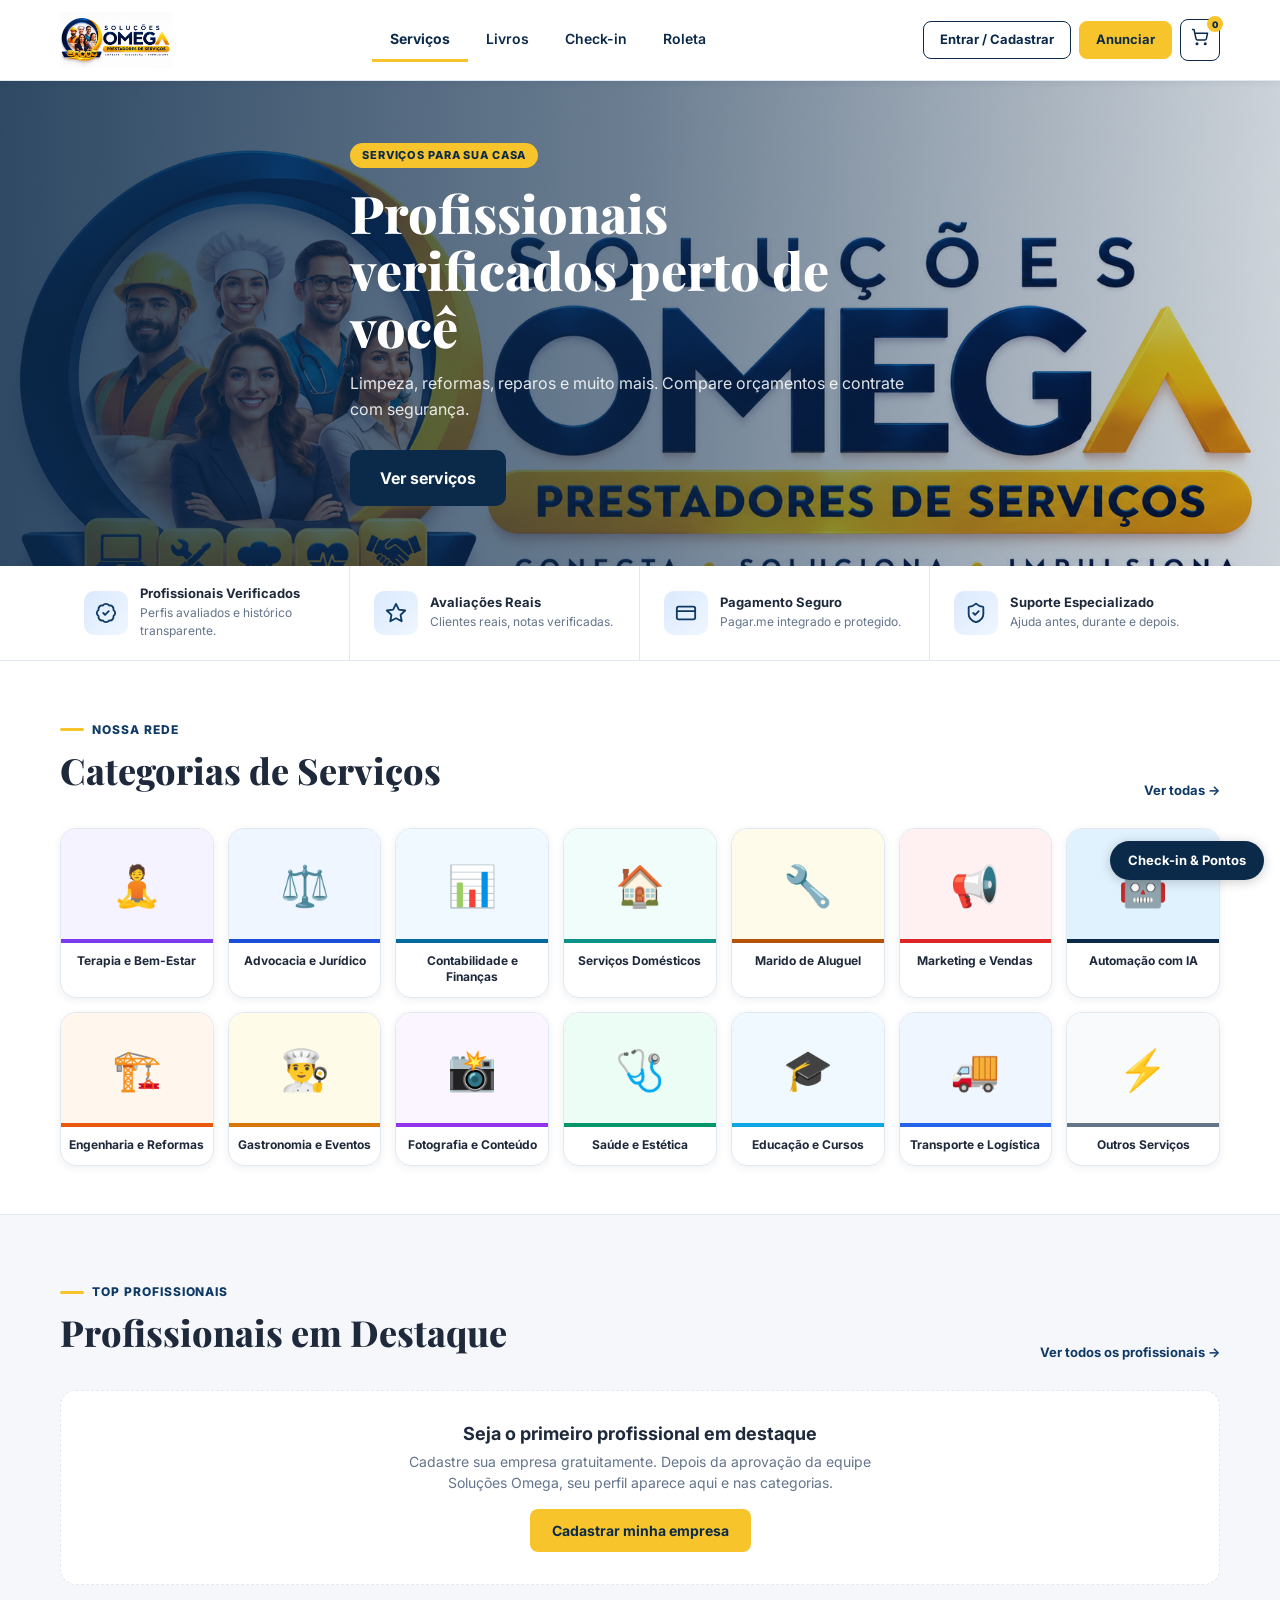
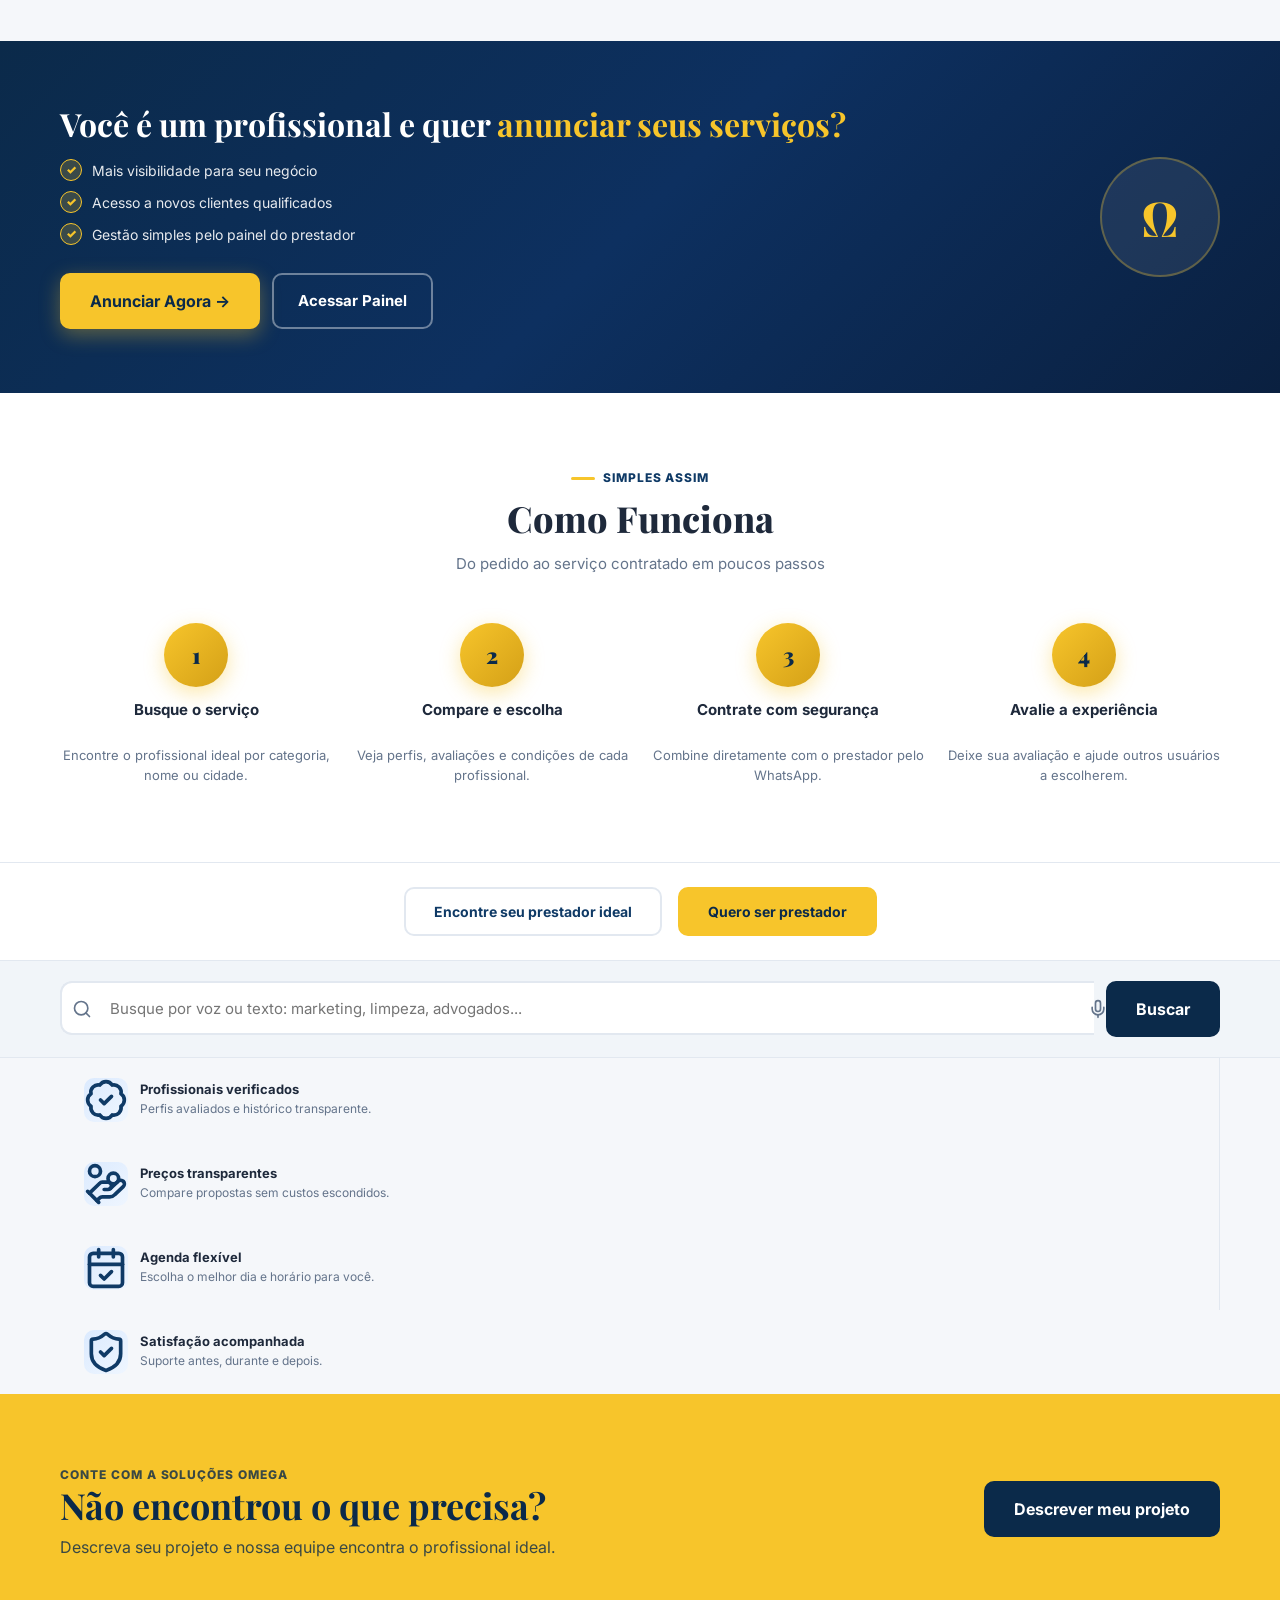
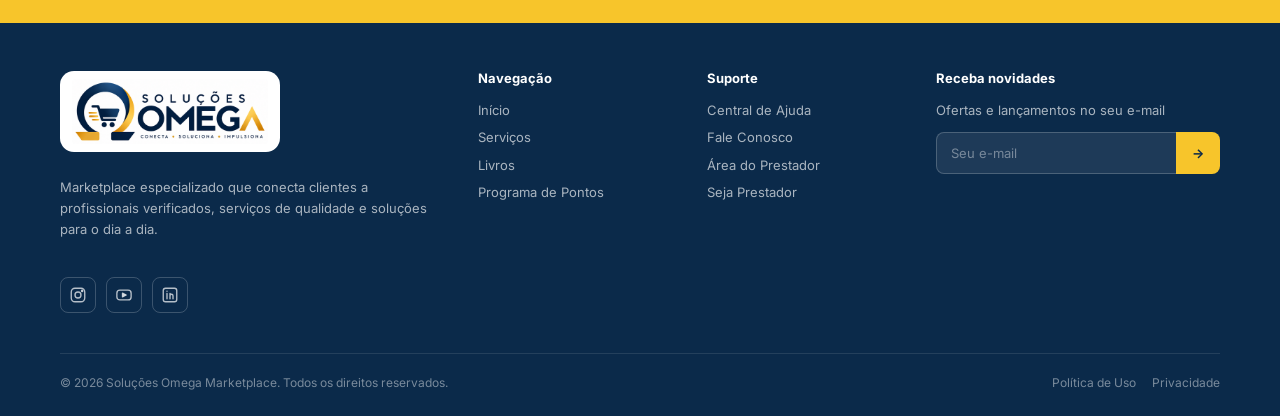
==== index.html @ 14f39826 "Add files via upload" ====
<!doctype html>
<html lang="pt-BR">
<head>
<meta charset="utf-8">
<meta name="viewport" content="width=device-width, initial-scale=1">
<title>Soluções Omega — Marketplace de Serviços e Livros</title>
<meta name="description" content="Encontre os melhores prestadores de serviços verificados, compare preços e contrate com segurança. Soluções Omega Marketplace.">
<style>
  @import url('https://fonts.googleapis.com/css2?family=Inter:wght@400;500;600;700;800;900&family=Playfair+Display:wght@700;800&display=swap');

  :root {
    --primary: #0b2a4a;
    --primary-mid: #0f3a66;
    --primary-light: #1a5099;
    --gold: #f7c52b;
    --gold-dark: #d4a017;
    --gold-deep: #b8860b;
    --bg: #f5f7fa;
    --card: #ffffff;
    --border: #e2e8f0;
    --muted: #64748b;
    --text: #1e293b;
    --shadow-sm: 0 1px 3px rgba(0,0,0,.08), 0 1px 2px rgba(0,0,0,.04);
    --shadow-md: 0 4px 16px rgba(0,0,0,.10), 0 2px 4px rgba(0,0,0,.06);
    --shadow-lg: 0 10px 40px rgba(0,0,0,.12), 0 4px 10px rgba(0,0,0,.08);
    /* compat */
    --background: #f5f7fa;
    --foreground: #1e293b;
    --secondary: #f1f5f9;
    --gold-strong: #d4a017;
    --shadow: 0 1px 3px rgba(0,0,0,.08);
  }

  *, *::before, *::after { box-sizing: border-box; }
  html { scroll-behavior: smooth; }
  body { margin: 0; font-family: 'Inter', 'Segoe UI', sans-serif; background: var(--bg); color: var(--text); line-height: 1.5; }
  h1,h2,h3,h4 { margin: 0; line-height: 1.2; }
  a { color: inherit; }
  .wrap { max-width: 1200px; margin: 0 auto; padding: 0 20px; }
  .sr-only { position: absolute; width: 1px; height: 1px; padding: 0; margin: -1px; overflow: hidden; clip: rect(0,0,0,0); border: 0; }

  /* ===== HEADER ===== */
  header.site {
    position: sticky; top: 0; z-index: 200;
    background: #fff;
    box-shadow: 0 1px 8px rgba(11,42,74,.08);
    border-bottom: 1px solid var(--border);
  }
  header.site .wrap {
    display: flex; align-items: center; justify-content: space-between;
    gap: 16px; padding-top: 12px; padding-bottom: 12px; flex-wrap: wrap;
  }
  .brand { display: flex; align-items: center; gap: 10px; text-decoration: none; }
  .brand-logo { height: 56px; width: auto; display: block; max-width: 260px; }
  @media (max-width: 640px) { .brand-logo { height: 44px; max-width: 180px; } }
  nav.main { display: flex; gap: 0; flex-wrap: wrap; }
  nav.main a {
    padding: 10px 18px; border-radius: 0; text-decoration: none;
    font-weight: 600; font-size: 14px; color: var(--primary);
    transition: all .2s; border-bottom: 3px solid transparent;
  }
  nav.main a:hover { color: var(--primary); background: rgba(11,42,74,.05); }
  nav.main a.active { color: var(--primary); border-bottom-color: var(--gold); font-weight: 700; }
  .header-actions { display: flex; align-items: center; gap: 8px; }
  .header-actions a {
    padding: 8px 16px; border-radius: 8px; text-decoration: none;
    font-size: 13px; font-weight: 700; color: var(--primary);
    border: 1.5px solid var(--primary); transition: all .2s;
  }
  .header-actions a:hover { background: var(--primary); color: #fff; }
  .btn-header-cta {
    background: var(--gold) !important;
    color: var(--primary) !important;
    border-color: var(--gold) !important;
    font-weight: 700 !important;
  }
  .btn-header-cta:hover { background: var(--gold-dark) !important; color: var(--primary) !important; }
  .burger {
    display: none; flex-direction: column; gap: 5px; background: none;
    border: none; cursor: pointer; padding: 6px; border-radius: 6px;
  }
  .burger span { display: block; width: 22px; height: 2px; background: var(--primary); border-radius: 2px; transition: all .3s; }
  @media (max-width: 768px) { .burger { display: flex; } nav.main { display: none; } .header-actions { display: none; } }

  .mobile-menu {
    position: fixed; top: 72px; left: 0; right: 0; bottom: 0;
    background: var(--primary); z-index: 199; display: flex; flex-direction: column;
    padding: 20px; gap: 4px; overflow-y: auto;
  }
  .mobile-menu[hidden] { display: none; }
  .mobile-menu a {
    padding: 14px 16px; border-radius: 10px; text-decoration: none;
    font-weight: 600; color: rgba(255,255,255,.85); font-size: 16px;
    border: 1px solid rgba(255,255,255,.08); transition: all .2s;
  }
  .mobile-menu a:hover { background: rgba(255,255,255,.1); color: #fff; }

  /* ===== HERO BANNER ===== */
  .hc { position: relative; overflow: hidden; background: var(--primary); }
  .hc-track { align-items: flex-start; }
  .hc-slide.no-text { min-height: 0; display: block; }
  .hc-slide.no-text .hc-img { position: relative; inset: auto; width: 100%; max-width: 1600px; height: auto; margin: 0 auto; object-fit: contain; display: block; }
  .hc-slide.no-text .hc-inner { display: none; }
  .hc-track { display: flex; overflow: hidden; }
  .hc-slide {
    min-width: 100%; position: relative; overflow: hidden;
    min-height: 420px; display: flex; align-items: center;
  }
  .hc-img {
    position: absolute; inset: 0; width: 100%; height: 100%;
    object-fit: cover; object-position: center top;
  }
  .hc-overlay {
    position: absolute; inset: 0;
    background: linear-gradient(90deg, rgba(11,42,74,.85) 0%, rgba(11,42,74,.6) 50%, rgba(11,42,74,.2) 100%);
  }
  .hc-inner {
    position: relative; z-index: 2; padding-top: 60px; padding-bottom: 60px;
    display: flex; align-items: center;
  }
  .hc-text { max-width: 580px; color: #fff; }
  .hc-text .eyebrow {
    display: inline-block; background: var(--gold); color: var(--primary);
    font-size: 11px; font-weight: 800; letter-spacing: .08em; text-transform: uppercase;
    padding: 4px 12px; border-radius: 999px; margin-bottom: 16px;
  }
  .hc-text h1 {
    font-size: clamp(28px, 5vw, 52px); font-family: 'Playfair Display', Georgia, serif;
    font-weight: 800; line-height: 1.1; margin-bottom: 16px;
  }
  .hc-text h1 span { color: var(--gold); }
  .hc-sub { font-size: 16px; opacity: .88; margin-bottom: 28px; line-height: 1.6; }
  .hc-actions { display: flex; gap: 12px; flex-wrap: wrap; }
  .hc-dots {
    position: absolute; bottom: 20px; left: 50%; transform: translateX(-50%);
    display: flex; gap: 8px; z-index: 10;
  }
  .hc-dots button {
    width: 8px; height: 8px; border-radius: 50%; border: 2px solid rgba(255,255,255,.5);
    background: transparent; cursor: pointer; transition: all .2s; padding: 0;
  }
  .hc-arrow { position: absolute; top: 50%; transform: translateY(-50%); z-index: 5; width: 44px; height: 44px; border-radius: 50%; border: 0; background: rgba(255,255,255,.88); color: var(--primary); font-size: 22px; font-weight: 800; cursor: pointer; box-shadow: 0 2px 10px rgba(0,0,0,.2); }
  .hc-arrow:hover { background: var(--gold); }
  .hc-prev { left: 16px; } .hc-next { right: 16px; }
  @media (max-width: 640px) { .hc-arrow { display: none; } }
  .hc-dots button[aria-current="true"] { background: var(--gold); border-color: var(--gold); width: 24px; border-radius: 4px; }
  @media (max-width: 640px) {
    .hc-slide { min-height: 0; flex-direction: column; align-items: stretch; }
    .hc-img { position: relative; inset: auto; height: auto; object-fit: contain; display: block; }
    /* banner com texto do site por cima: precisa de altura para o texto caber */
    .hc-slide:not(.no-text) .hc-img { height: 58vw; min-height: 210px; object-fit: cover; object-position: center; }
    /* banner com o texto ja na arte: largura total, proporcao natural, sem corte e sem faixa */
    .hc-slide.no-text .hc-img { width: 100%; height: auto; max-height: none; object-fit: contain; display: block; }
    .hc-slide.no-text .hc-inner { display: none; }
    .hc-overlay { display: none; }
    .hc-inner { padding-top: 22px; padding-bottom: 46px; }
    .hc-text h1 { font-size: 26px; }
    .hc-sub { font-size: 15px; margin-bottom: 18px; }
    .hc-actions .btn-navy { background: var(--gold); color: var(--primary); }
    .hc-slide.no-text + .hc-dots, .hc-dots { bottom: 10px; }
    .benefit { flex-direction: column; align-items: flex-start; gap: 10px; padding: 16px 14px; }
  }

  /* ===== SEARCH BAR ===== */
  .hero-search {
    background: #fff; border-bottom: 1px solid var(--border);
    box-shadow: 0 4px 16px rgba(0,0,0,.06);
  }
  .hero-search .wrap {
    display: flex; gap: 0; padding-top: 20px; padding-bottom: 20px;
    max-width: 900px;
  }
  .search-field { position: relative; flex: 1; }
  .search-field svg {
    position: absolute; left: 16px; top: 50%; transform: translateY(-50%);
    width: 20px; height: 20px; color: var(--muted); pointer-events: none;
  }
  .input {
    width: 100%; height: 54px; border: 2px solid var(--border);
    border-right: 0; border-radius: 12px 0 0 12px;
    font: inherit; font-size: 15px; padding: 0 50px 0 48px;
    color: var(--text); background: #fff; transition: border-color .2s;
  }
  .input:focus { outline: none; border-color: var(--primary-mid); }
  .btn-buscar {
    height: 54px; padding: 0 28px; background: var(--gold);
    color: var(--primary); font: inherit; font-weight: 800; font-size: 15px;
    border: 2px solid var(--gold); border-radius: 0 12px 12px 0;
    cursor: pointer; white-space: nowrap; transition: all .2s;
    display: flex; align-items: center; gap: 8px;
  }
  .btn-buscar:hover { background: var(--gold-dark); border-color: var(--gold-dark); }
  #btn-voz {
    position: absolute; right: 12px; top: 50%; transform: translateY(-50%);
    background: none; border: none; cursor: pointer; padding: 6px;
    border-radius: 50%; color: var(--muted); transition: all .2s;
  }
  #btn-voz:hover { background: var(--secondary); color: var(--primary); }
  #voz-status {
    display: none; position: absolute; top: calc(100% + 6px); left: 0; right: 0;
    background: var(--primary); color: #fff; font-size: 12px;
    border-radius: 8px; padding: 8px 14px; text-align: center; z-index: 10;
  }
  @media (max-width: 600px) {
    .hero-search .wrap { flex-direction: column; }
    .input { border-right: 2px solid var(--border); border-radius: 12px; }
    .btn-buscar { border-radius: 12px; justify-content: center; }
  }

  /* ===== BENEFITS BAR ===== */
  .benefits-bar { background: #fff; border-bottom: 1px solid var(--border); }
  .benefits-bar .wrap {
    display: grid;
    grid-template-columns: repeat(4, 1fr);
    gap: 0;
  }
  @media (max-width: 768px) { .benefits-bar .wrap { grid-template-columns: repeat(2,minmax(0,1fr)); } .benefit { padding: 16px 12px; gap: 8px; } .benefit > div { min-width: 0; } }
  .benefit {
    display: flex; align-items: center; gap: 12px;
    padding: 20px 24px; border-right: 1px solid var(--border);
  }
  .benefit:last-child { border-right: 0; }
  @media (max-width: 768px) { .benefit:nth-child(2) { border-right: 0; } .benefit:nth-child(3) { border-right: 1px solid var(--border); } }
  .benefit .ico {
    width: 44px; height: 44px; border-radius: 10px;
    background: linear-gradient(135deg, #dbeafe, #eff6ff);
    color: var(--primary-mid); display: grid; place-items: center;
    flex-shrink: 0;
  }
  .benefit h3 { font-size: 13px; font-weight: 700; color: var(--text); margin-bottom: 2px; }
  .benefit p { font-size: 12px; color: var(--muted); margin: 0; }

  /* ===== SECTIONS ===== */
  .section { padding: 64px 0; }
  .section-sm { padding: 40px 0; }
  .section-title {
    font-family: 'Playfair Display', Georgia, serif;
    font-size: clamp(22px, 4vw, 36px); font-weight: 800;
    color: var(--text); margin-bottom: 8px;
  }
  .section-eyebrow {
    display: inline-flex; align-items: center; gap: 8px;
    font-size: 12px; font-weight: 800; letter-spacing: .08em;
    text-transform: uppercase; color: var(--primary-mid);
    margin-bottom: 10px;
  }
  .section-eyebrow::before {
    content: ''; width: 24px; height: 3px; border-radius: 2px;
    background: var(--gold);
  }
  .section-sub { font-size: 15px; color: var(--muted); margin-bottom: 32px; max-width: 540px; }
  .section-header { display: flex; justify-content: space-between; align-items: flex-end; margin-bottom: 28px; flex-wrap: wrap; gap: 12px; }
  .see-all {
    font-size: 13px; font-weight: 700; color: var(--primary-mid);
    text-decoration: none; display: flex; align-items: center; gap: 4px;
    white-space: nowrap;
  }
  .see-all:hover { color: var(--gold-dark); }

  /* ===== CATEGORY GRID ===== */
  .cat-grid-new {
    display: grid;
    grid-template-columns: repeat(7, 1fr);
    gap: 14px;
  }
  @media (max-width: 1100px) { .cat-grid-new { grid-template-columns: repeat(5,1fr); } }
  @media (max-width: 768px) { .cat-grid-new { grid-template-columns: repeat(4,1fr); } }
  @media (max-width: 480px) { .cat-grid-new { grid-template-columns: repeat(3,1fr); } }
  .cat-card-new {
    display: flex; flex-direction: column; align-items: stretch;
    gap: 0; padding: 0; background: #fff;
    border: 1.5px solid var(--border); border-radius: 16px;
    text-decoration: none; color: var(--text);
    transition: all .22s cubic-bezier(.4,0,.2,1); cursor: pointer;
    box-shadow: 0 2px 8px rgba(11,42,74,.07);
    position: relative; overflow: hidden;
  }
  .cat-card-new:hover {
    border-color: var(--cat-color, var(--gold));
    box-shadow: 0 8px 24px rgba(11,42,74,.13);
    transform: translateY(-4px);
  }
  .cat-photo-new {
    width: 100%; aspect-ratio: 4/3; overflow: hidden;
    background: var(--cat-bg, #f0f7ff); position: relative;
  }
  .cat-photo-new img {
    width: 100%; height: 100%; object-fit: cover; display: block;
    transition: transform .3s ease;
  }
  .cat-card-new:hover .cat-photo-new img { transform: scale(1.08); }
  .cat-photo-new::after {
    content: ''; position: absolute; left: 0; right: 0; bottom: 0;
    height: 4px; background: var(--cat-color, var(--gold));
  }
  .cat-card-new.is-hidden { display: none; }
  .cat-card-new[aria-pressed="true"] { border-color: var(--cat-color, var(--gold)); box-shadow: 0 0 0 3px var(--cat-color, var(--gold)); }
  .cat-empty { text-align: center; color: var(--muted); padding: 24px 0; font-weight: 600; }
  .cat-name-new {
    font-size: 12px; font-weight: 700; text-align: center;
    color: var(--text); line-height: 1.35; padding: 10px 8px 12px;
  }

  /* Legacy catalog */
  .catalog { padding: 48px 0; }
  .cat-toolbar { display:flex; justify-content:space-between; align-items:center; margin-bottom:20px; flex-wrap:wrap; gap:12px; }
  .cat-list { display:grid; gap:16px; grid-template-columns:repeat(auto-fill,minmax(220px,1fr)); }
  .cat-art {
    position:relative; height:200px; border-radius:16px; overflow:hidden;
    cursor:pointer; box-shadow:var(--shadow-sm); transition:all .2s;
    background: linear-gradient(135deg, var(--primary), var(--primary-mid));
  }
  .cat-art:hover { transform:translateY(-4px); box-shadow:var(--shadow-lg); }
  .cat-art img { position:absolute; inset:0; width:100%; height:100%; object-fit:cover; }
  .cat-art-ov {
    position:absolute; inset:0; padding:16px;
    background:linear-gradient(to top, rgba(11,42,74,.9) 0%, rgba(11,42,74,.2) 60%);
    display:flex; flex-direction:column; justify-content:flex-end;
  }
  .cat-name { color:#fff; font-weight:800; font-size:14px; }
  .cat-count { color:rgba(255,255,255,.75); font-size:12px; margin-top:2px; }
  .cat-panel { margin-top:24px; background:#f8fafc; border:1px solid var(--border); border-radius:18px; padding:22px; }
  .panel-head { display:flex; align-items:center; justify-content:space-between; gap:12px; margin-bottom:14px; }
  .panel-head h3 { font-family:'Playfair Display',Georgia,serif; font-size:26px; color:var(--primary); margin:0; }
  .link-btn { background:#fff; border:1.5px solid var(--primary); color:var(--primary); font:inherit; font-weight:700; font-size:13px; padding:8px 16px; border-radius:999px; cursor:pointer; }
  .link-btn:hover { background:var(--primary); color:#fff; }
  .panel-tools { display:flex; flex-wrap:wrap; align-items:center; gap:12px; margin-bottom:10px; }
  .panel-tools #pq { flex:1 1 260px; height:44px; border:1.5px solid var(--border); border-radius:12px; padding:0 14px; font:inherit; font-size:14px; background:#fff; }
  .panel-tools #pq:focus { outline:none; border-color:var(--gold); box-shadow:0 0 0 3px rgba(247,197,43,.2); }
  .billing-row { display:flex; gap:6px; border:0; margin:0; padding:0; }
  .billing-row .chip { display:inline-flex; align-items:center; gap:6px; background:#fff; border:1.5px solid var(--border); border-radius:999px; padding:7px 14px; font-size:13px; font-weight:600; cursor:pointer; color:var(--text); }
  .billing-row .chip:has(input:checked) { border-color:var(--primary); background:var(--primary); color:#fff; }
  .billing-row .chip input { accent-color:var(--gold); margin:0; }
  .panel-tools .sort select { height:40px; border:1.5px solid var(--border); border-radius:10px; padding:0 10px; font:inherit; background:#fff; }
  .count-line { font-weight:700; color:var(--muted); font-size:13px; margin:6px 0 12px; }
  @media (max-width:640px) { .cat-panel { padding:16px; } .panel-head h3 { font-size:21px; } }

  /* ===== PROFESSIONALS HIGHLIGHT ===== */
  .prof-grid {
    display: grid;
    grid-template-columns: repeat(5, 1fr);
    gap: 16px;
  }
  @media (max-width: 1024px) { .prof-grid { grid-template-columns: repeat(3,1fr); } }
  @media (max-width: 600px) { .prof-grid { grid-template-columns: repeat(2,1fr); } }
  .prof-card {
    background: #fff; border: 1px solid var(--border); border-radius: 16px;
    overflow: hidden; transition: all .2s; box-shadow: var(--shadow-sm);
  }
  .prof-card:hover { box-shadow: var(--shadow-md); transform: translateY(-3px); }
  .prof-card-img {
    height: 140px; background: linear-gradient(135deg, var(--primary) 0%, var(--primary-light) 100%);
    display: flex; align-items: center; justify-content: center;
    font-size: 48px; font-weight: 900; color: rgba(255,255,255,.9);
    font-family: 'Playfair Display', Georgia, serif;
  }
  .prof-card-body { padding: 14px; }
  .prof-card-name { font-size: 14px; font-weight: 700; color: var(--text); }
  .prof-card-role { font-size: 12px; color: var(--muted); margin: 2px 0 8px; }
  .prof-card-stars { display: flex; align-items: center; gap: 4px; font-size: 12px; color: var(--muted); margin-bottom: 8px; }
  .stars { color: #f59e0b; font-size: 13px; }
  .prof-card-loc { font-size: 11px; color: var(--muted); display: flex; align-items: center; gap: 4px; margin-bottom: 10px; }
  .btn-ver-perfil {
    display: block; width: 100%; padding: 9px; border-radius: 8px;
    background: var(--gold); color: var(--primary); font: inherit;
    font-size: 12px; font-weight: 700; border: none; cursor: pointer;
    text-align: center; text-decoration: none; transition: all .2s;
  }
  .btn-ver-perfil:hover { background: var(--gold-dark); }

  /* ===== CTA SECTION ===== */
  .cta-section {
    background: linear-gradient(135deg, var(--primary) 0%, #0d3060 50%, #0a2040 100%);
    padding: 64px 0;
  }
  .cta-section .wrap {
    display: flex; align-items: center; justify-content: space-between;
    gap: 32px; flex-wrap: wrap;
  }
  .cta-left { flex: 1; min-width: 280px; }
  .cta-left h2 { font-size: clamp(22px, 3vw, 32px); color: #fff; font-family: 'Playfair Display', Georgia, serif; margin-bottom: 16px; }
  .cta-left h2 span { color: var(--gold); }
  .cta-left p { color: rgba(255,255,255,.8); font-size: 15px; margin-bottom: 24px; }
  .cta-checks { display: flex; flex-direction: column; gap: 10px; margin-bottom: 28px; }
  .cta-check { display: flex; align-items: center; gap: 10px; color: rgba(255,255,255,.9); font-size: 14px; }
  .cta-check::before { content: '✓'; width: 22px; height: 22px; border-radius: 50%; background: rgba(247,197,43,.2); border: 1px solid var(--gold); color: var(--gold); font-weight: 900; font-size: 12px; display: flex; align-items: center; justify-content: center; flex-shrink: 0; }
  .cta-right { flex: 0 0 auto; }
  .cta-right .omega-logo {
    width: 120px; height: 120px; border-radius: 50%;
    background: rgba(255,255,255,.08); border: 2px solid rgba(247,197,43,.3);
    display: flex; align-items: center; justify-content: center;
    font-size: 48px; font-weight: 900; font-family: 'Playfair Display', serif;
    color: var(--gold);
  }

  /* ===== HOW IT WORKS ===== */
  .how-grid {
    display: grid; grid-template-columns: repeat(4, 1fr);
    gap: 24px; position: relative;
  }
  @media (max-width: 768px) { .how-grid { grid-template-columns: repeat(2,1fr); } }
  .how-step {
    display: flex; flex-direction: column; align-items: center;
    text-align: center; gap: 14px;
  }
  .how-num {
    width: 64px; height: 64px; border-radius: 50%;
    background: linear-gradient(135deg, var(--gold) 0%, var(--gold-dark) 100%);
    color: var(--primary); font-size: 22px; font-weight: 900;
    display: flex; align-items: center; justify-content: center;
    box-shadow: 0 6px 20px rgba(247,197,43,.4); flex-shrink: 0;
    font-family: 'Playfair Display', serif;
  }
  .how-step h3 { font-size: 15px; font-weight: 700; color: var(--text); }
  .how-step p { font-size: 13px; color: var(--muted); line-height: 1.5; }
  .how-arrow {
    display: flex; align-items: center; padding-top: 32px;
    color: var(--border); font-size: 24px;
  }

  /* ===== BUTTONS ===== */
  .btn {
    display: inline-flex; align-items: center; justify-content: center; gap: 8px;
    border: 2px solid transparent; border-radius: 10px;
    font: inherit; font-weight: 700; font-size: 15px;
    padding: 12px 24px; cursor: pointer; text-decoration: none;
    min-height: 48px; white-space: nowrap; transition: all .2s;
  }
  .btn-navy { background: var(--primary); color: #fff; border-color: var(--primary); }
  .btn-navy:hover { background: var(--primary-mid); border-color: var(--primary-mid); }
  .btn-gold { background: var(--gold); color: var(--primary); border-color: var(--gold); box-shadow: 0 6px 20px rgba(247,197,43,.35); }
  .btn-gold:hover { background: var(--gold-dark); border-color: var(--gold-dark); }
  .btn-outline { background: transparent; color: #fff; border-color: rgba(255,255,255,.4); }
  .btn-outline:hover { background: rgba(255,255,255,.1); border-color: #fff; }
  .btn-lg { min-height: 54px; padding: 14px 28px; font-size: 16px; }

  /* ===== VIDEO ===== */
  .video-sec { background: var(--primary); padding: 56px 0; }
  .video-sec .eyebrow { color: var(--gold); font-size:12px; font-weight:800; letter-spacing:.08em; text-transform:uppercase; margin-bottom:8px; }
  .how-title { font-family:'Playfair Display',serif; font-size:clamp(20px,4vw,32px); color:#fff; margin-bottom:24px; }
  .video-box { background:#000; border-radius:16px; overflow:hidden; max-width:720px; margin:0 auto; aspect-ratio:16/9; }
  .video-box video { width:100%; height:100%; display:block; }
  .video-fallback { display:flex; flex-direction:column; align-items:center; justify-content:center; gap:12px; color:rgba(255,255,255,.4); padding:48px; text-align:center; }
  .video-fallback svg { width:48px; height:48px; }

  /* ===== OPT MENU ===== */
  .opt-menu { display:flex; justify-content:center; gap:16px; padding:24px 20px; background:#fff; border-bottom:1px solid var(--border); flex-wrap:wrap; }
  .opt-btn { padding:12px 28px; border-radius:10px; text-decoration:none; font-weight:700; font-size:14px; color:var(--primary-mid); border:2px solid var(--border); transition:all .2s; }
  .opt-btn:hover { border-color:var(--primary-mid); background:var(--secondary); }
  .opt-btn.opt-solid { background:var(--gold); border-color:var(--gold); color:var(--primary); }
  .opt-btn.opt-solid:hover { background:var(--gold-dark); border-color:var(--gold-dark); }

  /* ===== SEARCH SECTION ===== */
  section.search { background:var(--secondary); border-bottom:1px solid var(--border); padding:20px 0; }
  form.search { display:flex; gap:12px; flex-direction:column; }
  @media (min-width:768px) { form.search { flex-direction:row; } }

  /* ===== EYEBROW ===== */
  .eyebrow { font-size:12px; font-weight:800; letter-spacing:.08em; text-transform:uppercase; color:var(--primary-mid); margin:0 0 6px; }

  /* ===== RESULTS ===== */
  .results-head { display:flex; flex-direction:column; gap:12px; padding-bottom:16px; border-bottom:1px solid var(--border); }
  @media (min-width:640px) { .results-head { flex-direction:row; justify-content:space-between; align-items:center; } }
  .results-head p { margin:0; font-size:14px; color:var(--muted); }
  .sort { display:flex; align-items:center; gap:8px; font-size:14px; color:var(--muted); }
  .sort select { height:40px; border:1px solid var(--border); border-radius:8px; background:#fff; padding:0 12px; font:inherit; font-size:14px; }
  .list { display:grid; gap:16px; margin-top:24px; }
  .result { display:flex; flex-direction:column; gap:16px; background:#fff; border:1px solid var(--border); border-radius:14px; padding:20px; box-shadow:var(--shadow-sm); }
  @media (min-width:640px) { .result { flex-direction:row; align-items:center; } }
  .result .thumb { width:64px; height:64px; flex:0 0 auto; border-radius:12px; background:var(--secondary); color:var(--primary); display:grid; place-items:center; font-weight:800; font-size:24px; font-family:'Playfair Display',serif; }
  .result .info { min-width:0; flex:1; }
  .result .billing { font-size:11px; font-weight:800; text-transform:uppercase; color:var(--primary-mid); margin:0; }
  .result h3 { font-size:18px; font-weight:700; margin:4px 0 0; }
  .result .desc { font-size:14px; color:var(--muted); margin:4px 0 0; }
  .result .side { display:flex; flex-direction:column; gap:12px; flex:0 0 auto; }
  @media (min-width:640px) { .result .side { width:224px; } }
  .result .price { font-size:18px; font-weight:900; margin:0; }
  .empty { margin-top:32px; background:#fff; border:1px dashed var(--border); border-radius:12px; padding:40px; text-align:center; }
  .empty p { margin:0; }
  .empty .sub { font-size:14px; color:var(--muted); margin-top:8px; }
  .link-btn { background:none; border:0; padding:0; color:var(--primary-mid); font:inherit; font-size:12px; font-weight:600; cursor:pointer; text-decoration:underline; }
  fieldset { border:0; margin:0; padding:0; }
  legend { font-weight:700; font-size:14px; margin-bottom:12px; padding:0; }
  .radio { display:flex; align-items:center; gap:8px; font-size:14px; cursor:pointer; margin-bottom:8px; }
  .radio input { width:16px; height:16px; accent-color:var(--primary); }

  /* ===== FOOTER ===== */
  footer {
    background: var(--primary);
    color: rgba(255,255,255,.75);
    padding: 48px 0 24px;
  }
  .footer-grid {
    display: grid; grid-template-columns: 2fr 1fr 1fr 1.5fr;
    gap: 40px; margin-bottom: 40px;
  }
  @media (max-width: 768px) { .footer-grid { grid-template-columns: 1fr 1fr; } }
  @media (max-width: 480px) { .footer-grid { grid-template-columns: 1fr; } }
  .footer-brand { display: flex; flex-direction: column; gap: 12px; }
  .footer-brand img { width: 220px; height: auto; background: #fff; border-radius: 14px; padding: 8px 12px; filter: none; opacity: 1; display: block; }
  .footer-brand p { font-size: 13px; line-height: 1.6; color: rgba(255,255,255,.65); }
  .footer-col h4 { font-size: 13px; font-weight: 700; color: #fff; margin-bottom: 14px; }
  .footer-col a { display: block; font-size: 13px; color: rgba(255,255,255,.65); text-decoration: none; margin-bottom: 8px; transition: color .2s; }
  .footer-col a:hover { color: var(--gold); }
  .footer-newsletter { display: flex; gap: 0; }
  .footer-newsletter input {
    flex: 1; height: 42px; border: 1px solid rgba(255,255,255,.2);
    border-right: 0; border-radius: 8px 0 0 8px; background: rgba(255,255,255,.08);
    color: #fff; font: inherit; font-size: 13px; padding: 0 14px;
  }
  .footer-newsletter input::placeholder { color: rgba(255,255,255,.4); }
  .footer-newsletter input:focus { outline: none; border-color: var(--gold); }
  .footer-newsletter button {
    height: 42px; padding: 0 16px; background: var(--gold); color: var(--primary);
    border: none; border-radius: 0 8px 8px 0; font: inherit; font-weight: 700;
    font-size: 13px; cursor: pointer; transition: all .2s;
  }
  .footer-newsletter button:hover { background: var(--gold-dark); }
  .footer-socials { display: flex; gap: 10px; margin-top: 12px; }
  .footer-socials a {
    width: 36px; height: 36px; border-radius: 8px; border: 1px solid rgba(255,255,255,.2);
    display: flex; align-items: center; justify-content: center;
    color: rgba(255,255,255,.7); text-decoration: none; font-size: 14px; transition: all .2s;
  }
  .footer-socials a:hover { background: rgba(255,255,255,.1); color: var(--gold); }
  .footer-bottom {
    border-top: 1px solid rgba(255,255,255,.1);
    padding-top: 20px; display: flex; justify-content: space-between;
    align-items: center; flex-wrap: wrap; gap: 12px;
  }
  .footer-bottom p { font-size: 12px; color: rgba(255,255,255,.45); margin: 0; }
  .footer-bottom-links { display: flex; gap: 16px; }
  .footer-bottom-links a { font-size: 12px; color: rgba(255,255,255,.45); text-decoration: none; }
  .footer-bottom-links a:hover { color: var(--gold); }

  /* ===== PAINÉIS QUE SOBEM (check-in e roleta) ===== */
  .sheet { position: fixed; left: 0; right: 0; bottom: 0; z-index: 1500; max-height: 92vh; overflow-y: auto; overscroll-behavior: contain;
    border-radius: 24px 24px 0 0; box-shadow: 0 -12px 40px rgba(0,0,0,.3); transform: translateY(105%); visibility: hidden;
    transition: transform .32s cubic-bezier(.2,.8,.2,1), visibility 0s linear .32s; }
  .sheet.open { transform: none; visibility: visible; transition: transform .32s cubic-bezier(.2,.8,.2,1); }
  .sheet-light { background: #fff; }
  .sheet-handle { width: 46px; height: 5px; border-radius: 999px; background: rgba(255,255,255,.35); margin: 0 auto 14px; }
  .sheet-light .sheet-handle { background: #d3dbe7; margin-top: 12px; }
  .sheet-x { position: absolute; top: 0; right: 20px; width: 36px; height: 36px; border-radius: 50%; border: 0; background: #f1f4f8; color: var(--primary); font-size: 20px; line-height: 1; cursor: pointer; z-index: 2; }
  .sheet-x:hover { background: var(--gold); }
  .sheet-bg { position: fixed; inset: 0; background: rgba(8,24,44,.55); z-index: 1490; opacity: 0; pointer-events: none; transition: opacity .25s; }
  .sheet-bg.open { opacity: 1; pointer-events: auto; }
  body.sheet-aberto { overflow: hidden; }
  #roleta .how-title { color: var(--primary); margin-bottom: 10px; padding-right: 44px; }
  @media (max-width: 640px) {
    #checkin .wrap > button[aria-label="Fechar"] { right: 16px !important; top: -2px !important; }
    #checkin .wrap > p.eyebrow, #checkin .wrap > h2 { padding-right: 52px; }
    #dias-sequencia { display: grid !important; grid-template-columns: repeat(7, minmax(0, 1fr)); gap: 4px !important; overflow: visible !important; }
    #dias-sequencia > * { min-width: 0; }
    #dias-sequencia > * > :first-child { width: 100% !important; max-width: 40px; height: auto !important; aspect-ratio: 1; margin: 0 auto; font-size: 11px !important; }
  }
  @media (min-width: 900px) {
    .sheet { left: 50%; right: auto; width: min(960px, 100%); transform: translate(-50%, 105%); }
    .sheet.open { transform: translate(-50%, 0); }
  }

  /* ===== FAB ===== */
  .fab-checkin {
    position:fixed; bottom:24px; right:24px; z-index:100;
    background:linear-gradient(135deg,var(--gold),var(--gold-dark));
    color:var(--primary); border:none; border-radius:999px;
    padding:14px 22px; font:inherit; font-weight:800; font-size:14px;
    cursor:pointer; box-shadow:0 6px 24px rgba(212,160,23,.5);
    display:flex; align-items:center; gap:8px; transition:all .2s;
  }
  .fab-checkin:hover { transform:scale(1.04); box-shadow:0 8px 32px rgba(212,160,23,.6); }

  /* ===== MISC ===== */
  .cat-toolbar { display:flex; justify-content:space-between; align-items:center; margin-bottom:20px; flex-wrap:wrap; gap:12px; }
  .how-title { font-family:'Playfair Display',serif; font-size:clamp(20px,4vw,32px); font-weight:800; margin-bottom:16px; }
  .main-grid { display:grid; gap:32px; padding:40px 0; }
  @media (min-width:1024px) { .main-grid { grid-template-columns:240px 1fr; } }
  aside.filters { background:#fff; border:1px solid var(--border); border-radius:12px; padding:20px; box-shadow:var(--shadow-sm); align-self:start; }
  .filters-head { display:flex; justify-content:space-between; align-items:center; margin-bottom:20px; }
  .filters-head h2 { margin:0; font-size:18px; font-weight:700; }
  section.cta { background:var(--gold); padding:64px 0; }
  section.cta .wrap { display:flex; flex-direction:column; gap:16px; align-items:center; text-align:center; }
  @media (min-width:640px) { section.cta .wrap { flex-direction:row; justify-content:space-between; text-align:left; } }
  section.cta h2 { font-family:'Playfair Display',serif; font-size:clamp(22px,4vw,36px); color:var(--primary); }
  section.cta p { color:var(--primary); opacity:.8; margin:8px 0 0; }
</style>
<style>
.busca-prof{margin:0 0 26px}
.busca-prof-titulo{font-size:18px;margin:0 0 12px;color:var(--text,#1a1a1a)}
.busca-prof-lista{display:grid;grid-template-columns:repeat(auto-fill,minmax(220px,1fr));gap:14px}
.busca-prof-vazio{color:var(--muted);padding:8px 0}
</style>
<style id="mobile-v32">
/* ===== Ajustes só para celular — Soluções Omega ===== */
@media (max-width: 640px) {
  /* respiro vertical das seções: 64px no computador era demais no celular */
  .section, .cta-section, section.cta, .video-sec { padding-top: 34px !important; padding-bottom: 34px !important; }
  div[style*="padding:64px 0"], div[style*="padding:56px 0"] { padding-top: 34px !important; padding-bottom: 34px !important; }
  .section-header { margin-bottom: 18px; }

  /* passos "Como Funciona": círculos menores e menos espaço entre as partes */
  .how-grid { gap: 22px 14px; }
  .how-step { gap: 8px; }
  .how-num { width: 48px; height: 48px; font-size: 18px; box-shadow: 0 3px 10px rgba(247,197,43,.35); }
  .how-step p { font-size: 12.5px; line-height: 1.45; }

  /* cartões de benefício mais compactos */
  .benefit { padding: 12px 12px !important; gap: 8px !important; }
  .benefit h3, .benefit strong { font-size: 14px; }
  .benefit p { font-size: 12.5px; line-height: 1.45; margin: 0; }
}
</style>
</head>
<body>

<header class="site">
  <div class="wrap">
    <a class="brand" href="#" aria-label="Soluções Omega, início">
      <img class="brand-logo" src="assets/img/logo-prestadores.png" alt="Soluções Omega Prestadores de Serviços" onerror="this.style.display='none';this.nextElementSibling.style.display='flex'">
      <div class="brand-fallback" style="display:none;align-items:center;gap:8px;color:#fff">
        <div style="width:40px;height:40px;border-radius:50%;background:var(--gold);color:var(--primary);display:flex;align-items:center;justify-content:center;font-size:20px;font-weight:900;font-family:'Playfair Display',serif">Ω</div>
        <div><div style="font-size:11px;font-weight:800;letter-spacing:.08em;text-transform:uppercase;opacity:.8">Soluções</div><div style="font-size:16px;font-weight:900;font-family:'Playfair Display',serif;line-height:1">Omega</div></div>
      </div>
    </a>
    <button class="burger" type="button" aria-label="Abrir menu" aria-expanded="false" aria-controls="mobile-menu" id="burger">
      <span></span><span></span><span></span>
    </button>
    <nav class="main" aria-label="Principal">
      <a href="#catalogo" class="active" aria-current="page">Serviços</a>
      <a href="livros.html">Livros</a>
      <a href="#checkin" id="nav-checkin-btn">Check-in</a>
      <a href="#roleta">Roleta</a>
    </nav>
    <div class="header-actions">
      <a href="painel-prestador.html">Entrar / Cadastrar</a>
      <a href="cadastro-prestador.html" class="btn-header-cta">Anunciar</a>
      <a href="#" style="color:var(--primary);position:relative;padding:8px 10px;border:1.5px solid var(--primary);border-radius:8px" title="Carrinho">
        <svg width="18" height="18" viewBox="0 0 24 24" fill="none" stroke="currentColor" stroke-width="2" stroke-linecap="round" stroke-linejoin="round"><circle cx="8" cy="21" r="1"/><circle cx="19" cy="21" r="1"/><path d="M2.05 2.05h2l2.66 12.42a2 2 0 0 0 2 1.58h9.78a2 2 0 0 0 1.95-1.57l1.65-7.43H5.12"/></svg>
        <span style="position:absolute;top:-4px;right:-4px;background:var(--gold);color:var(--primary);font-size:9px;font-weight:900;border-radius:50%;width:16px;height:16px;display:flex;align-items:center;justify-content:center">0</span>
      </a>
    </div>
  </div>
</header>

<div class="mobile-menu" id="mobile-menu" hidden>
  <a href="#catalogo" class="active">Serviços</a>
  <a href="livros.html">Livros</a>
  <a href="#checkin" style="font-weight:700;color:var(--gold)">Check-in &amp; Pontos</a>
  <a href="#roleta" style="font-weight:700;color:var(--gold)">Roleta de Prêmios</a>
  <a href="painel-prestador.html">Entrar / Cadastrar</a>
  <a href="cadastro-prestador.html" style="background:var(--gold);color:var(--primary);border-color:var(--gold)">Seja Prestador</a>
</div>

<!-- Hero Banner Carrossel -->
<section class="hc" aria-roledescription="carrossel" aria-label="Destaques">
  <div class="hc-track" id="hc-track"><!-- banners inseridos via JS --></div>
  <button class="hc-arrow hc-prev" id="hc-prev" type="button" aria-label="Banner anterior">‹</button>
  <button class="hc-arrow hc-next" id="hc-next" type="button" aria-label="Próximo banner">›</button>
  <div class="hc-dots" id="hc-dots"></div>
</section>


<script>

(function(){
  var DEFAULT_BANNERS=[
    {type:'image',src:'[data-uri]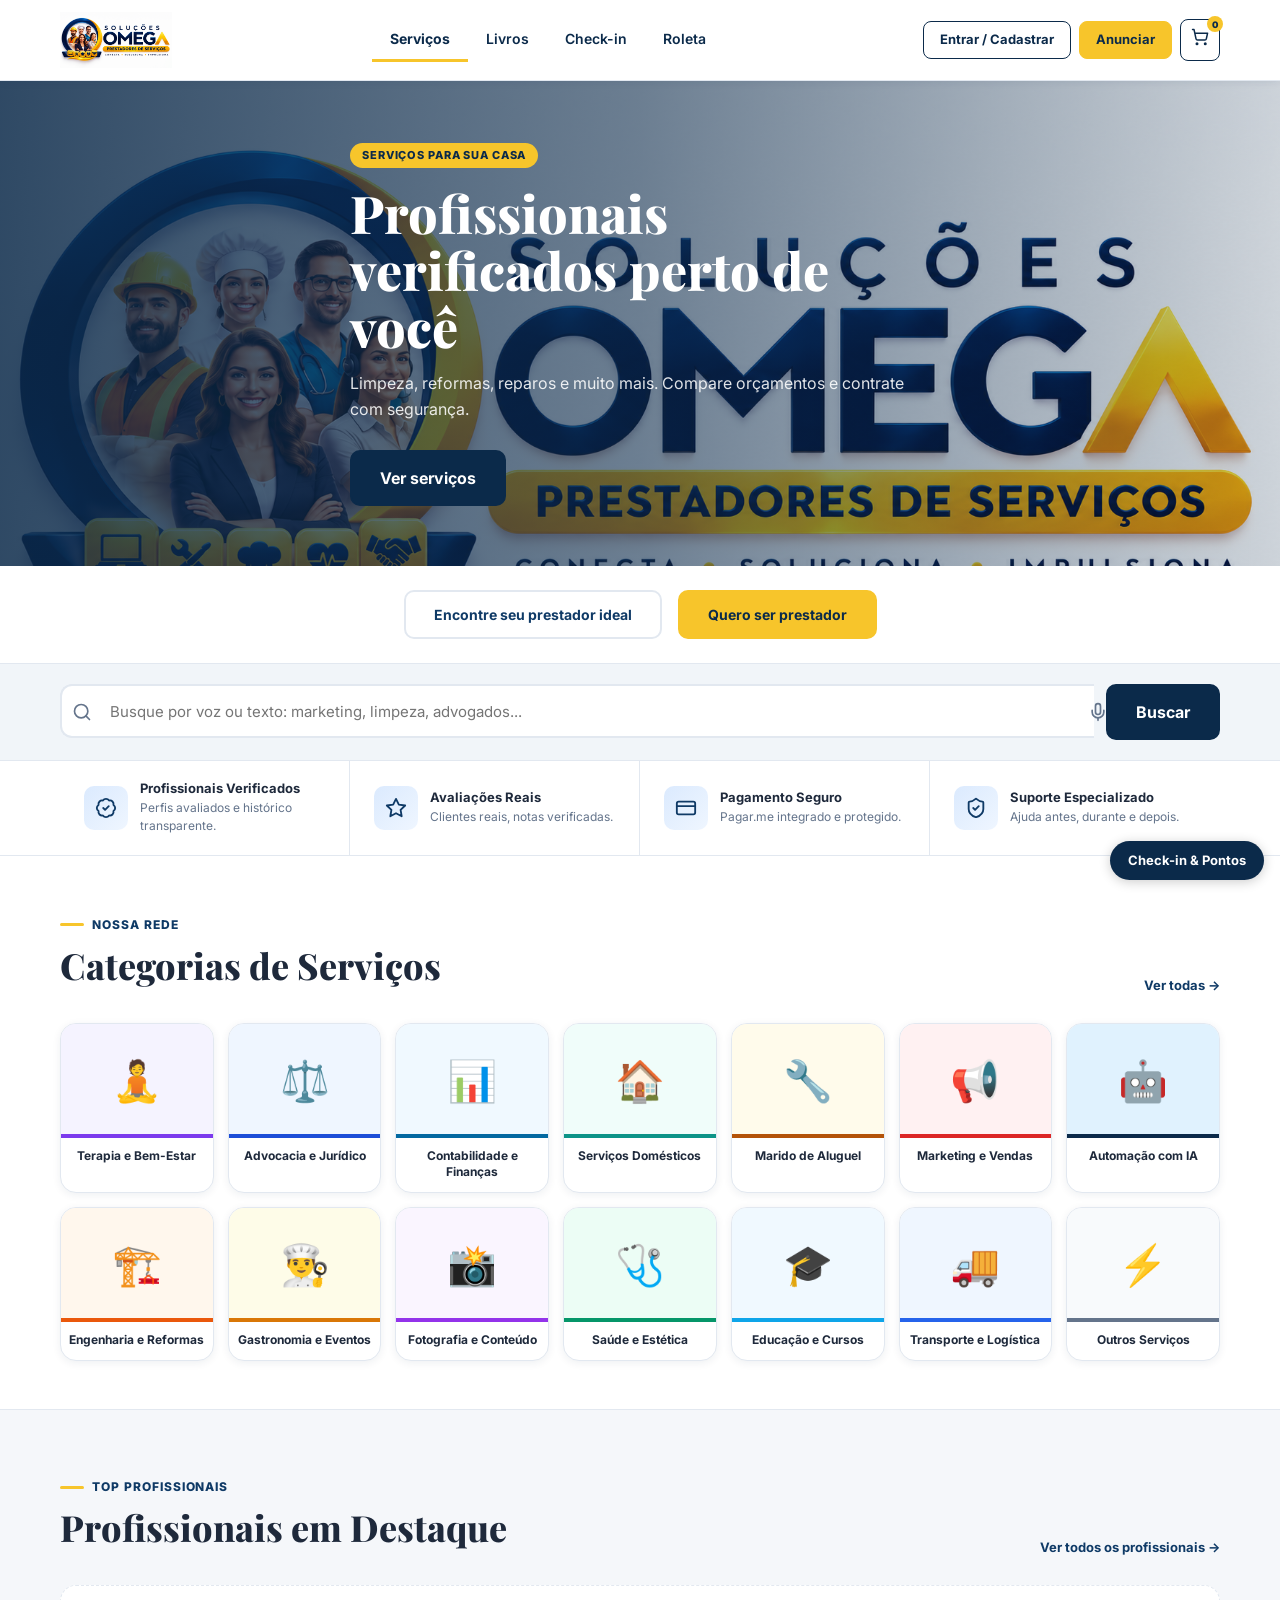
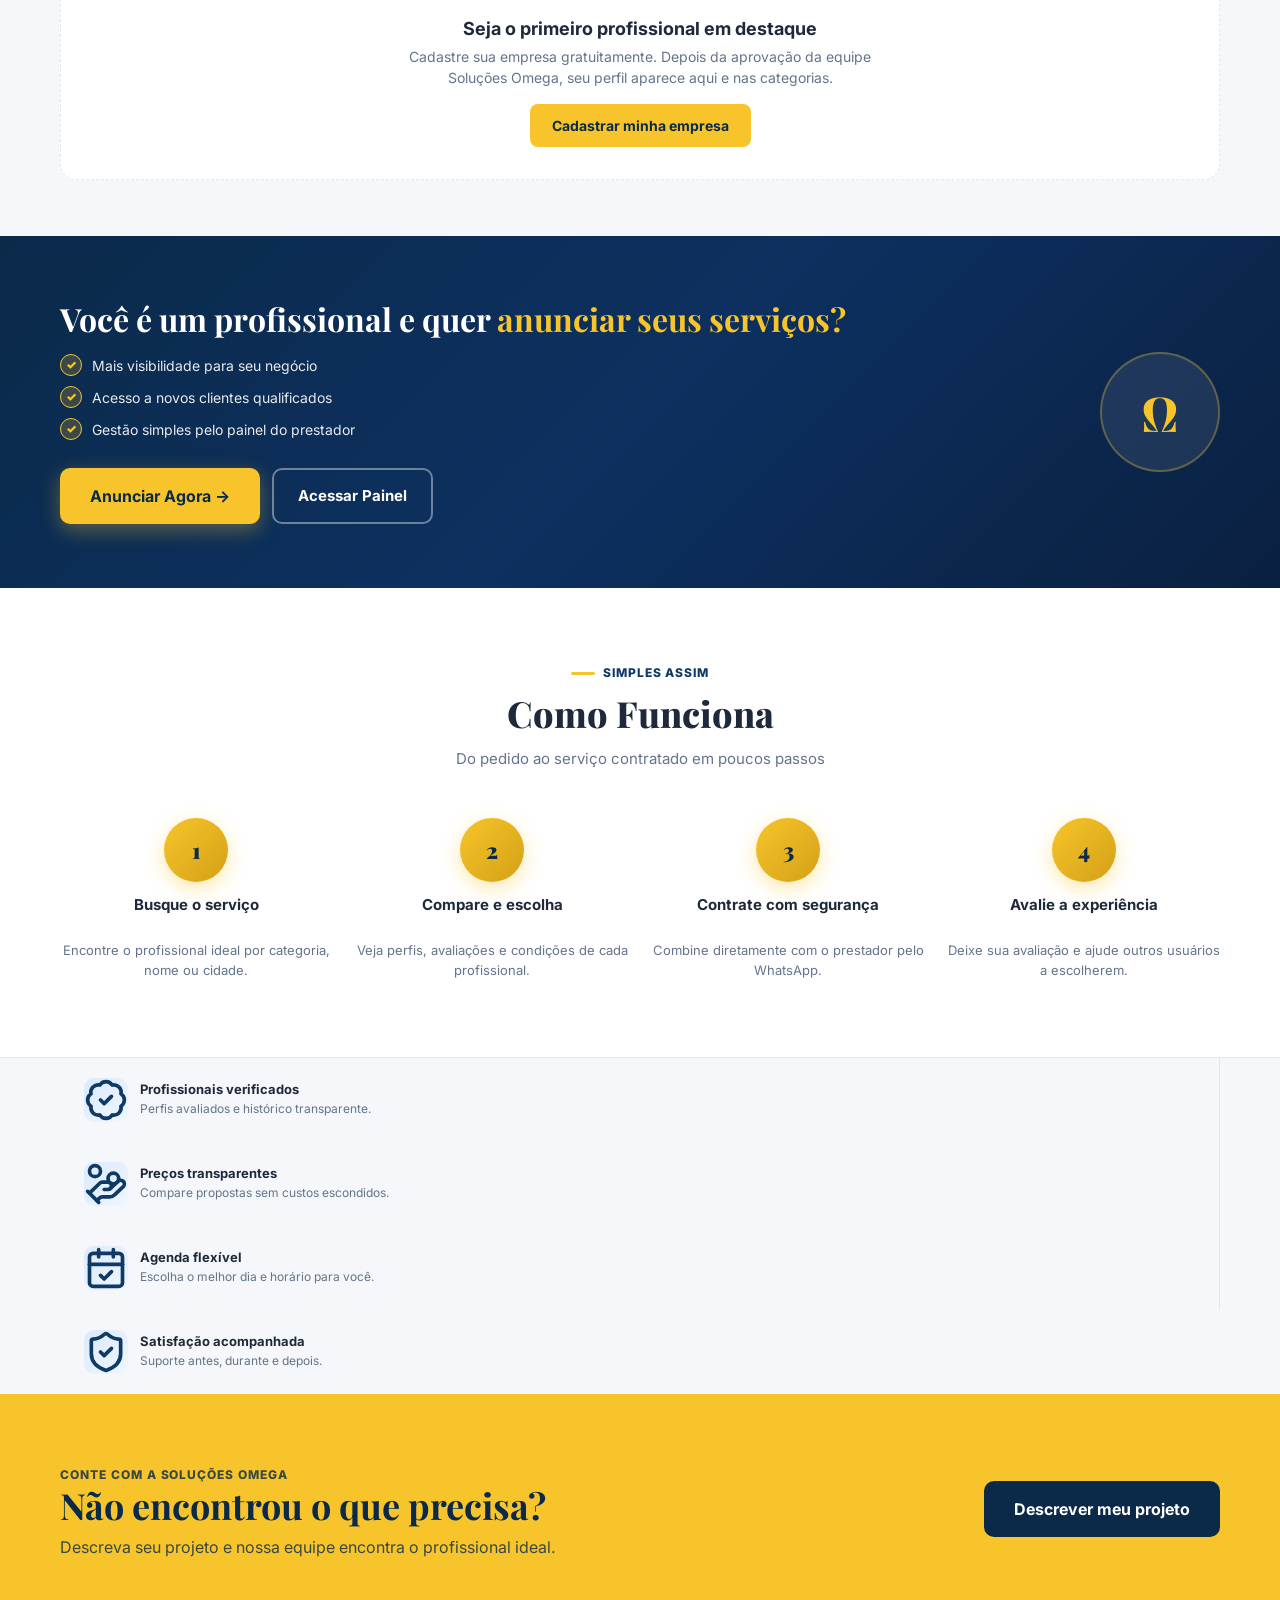
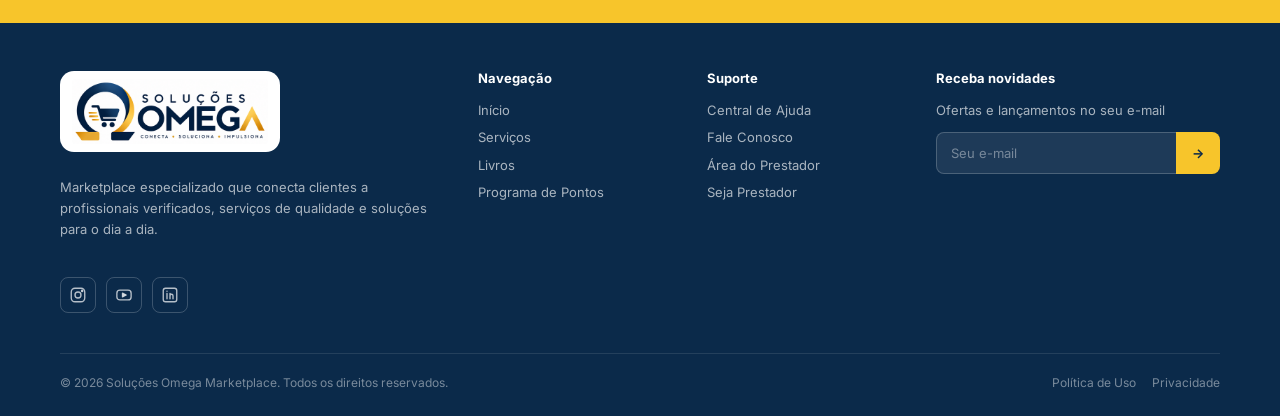
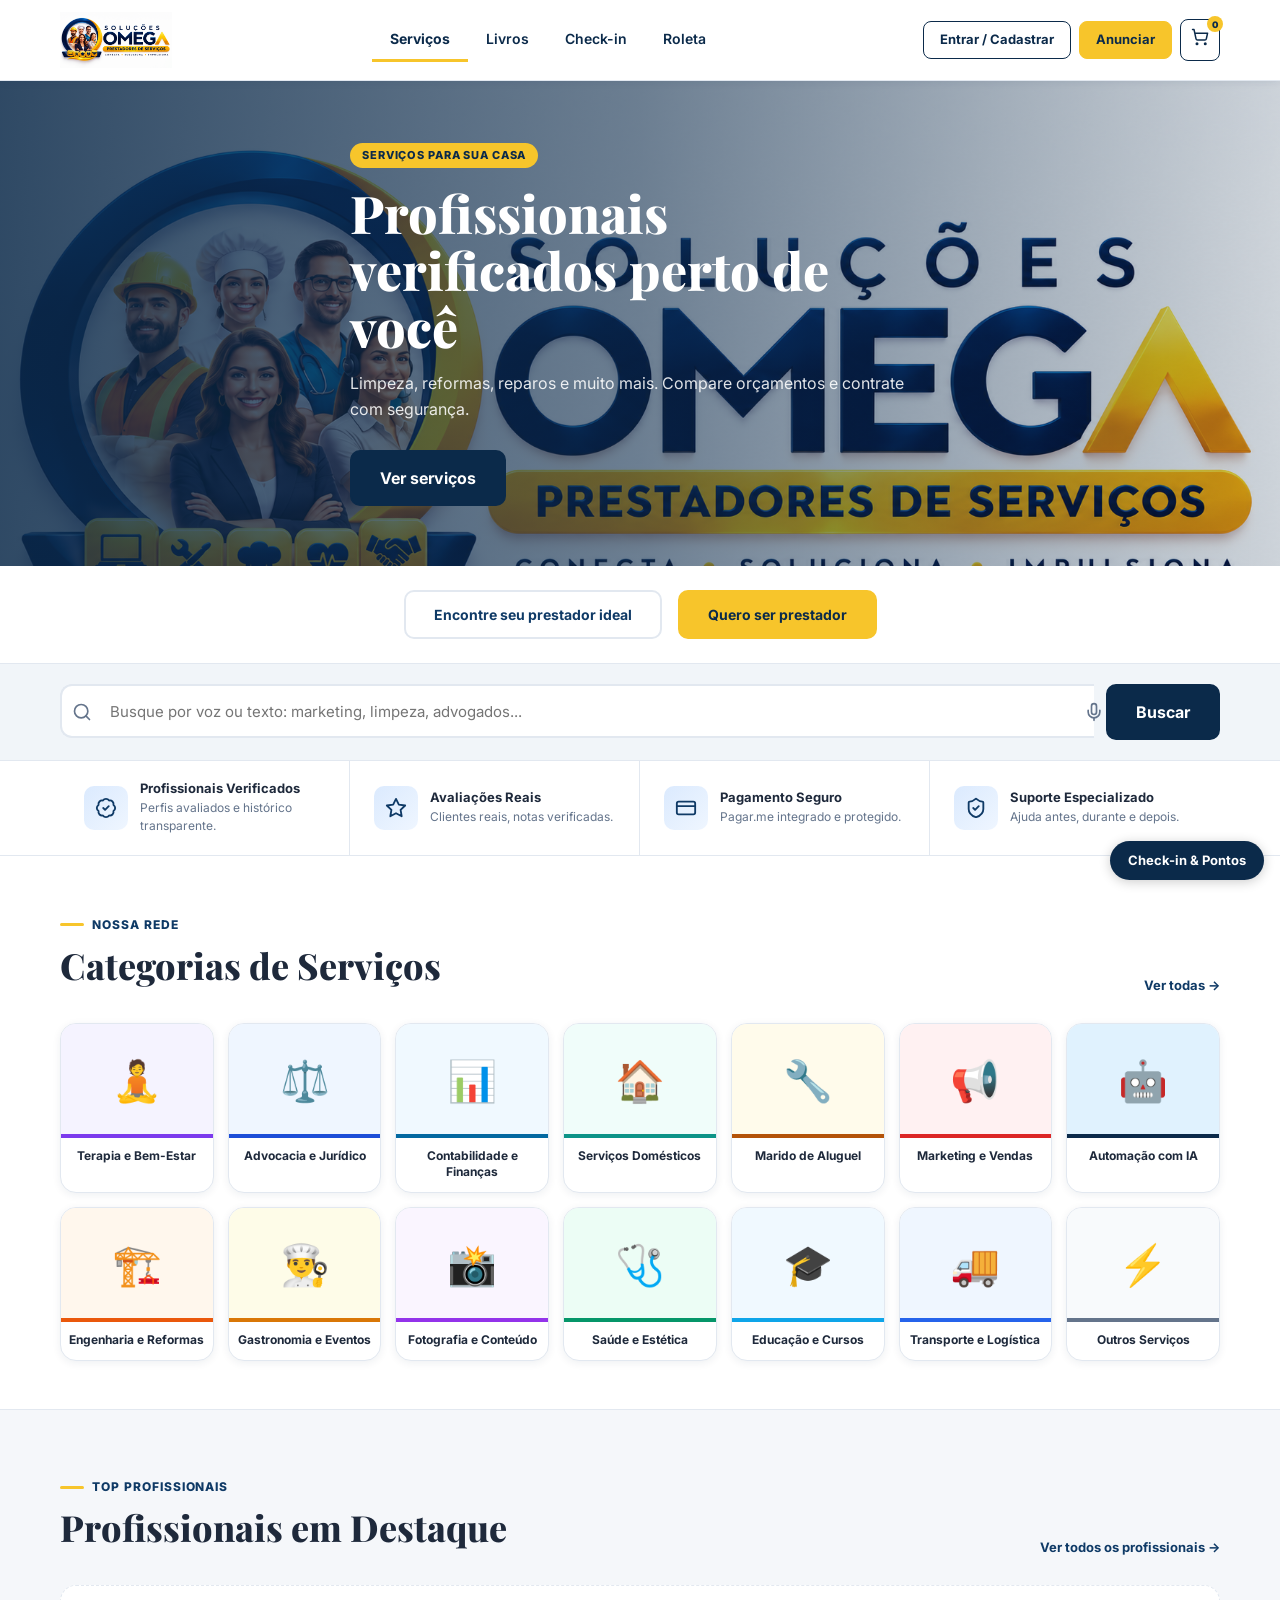
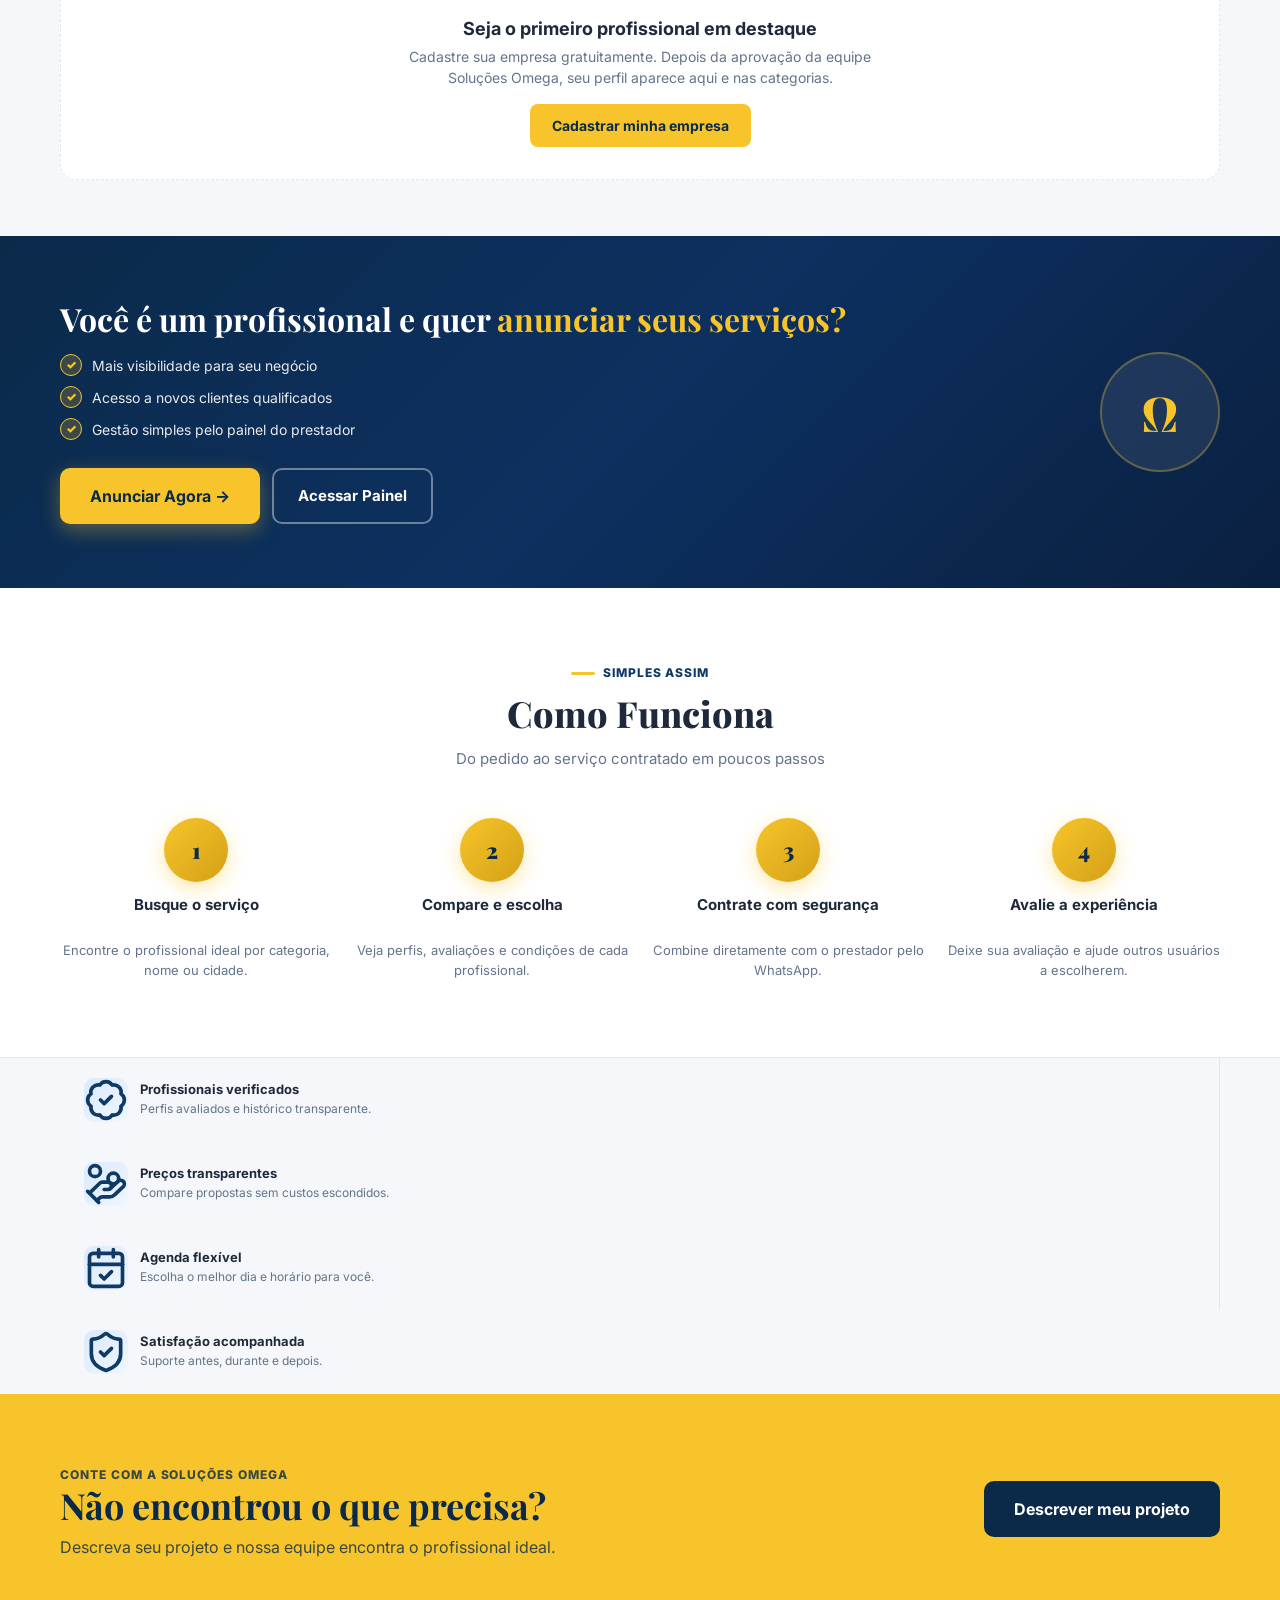
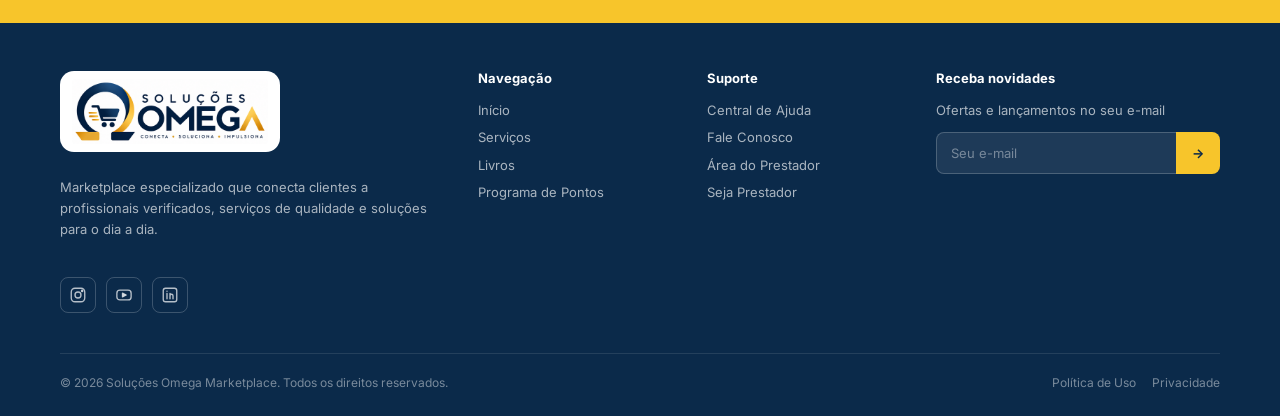
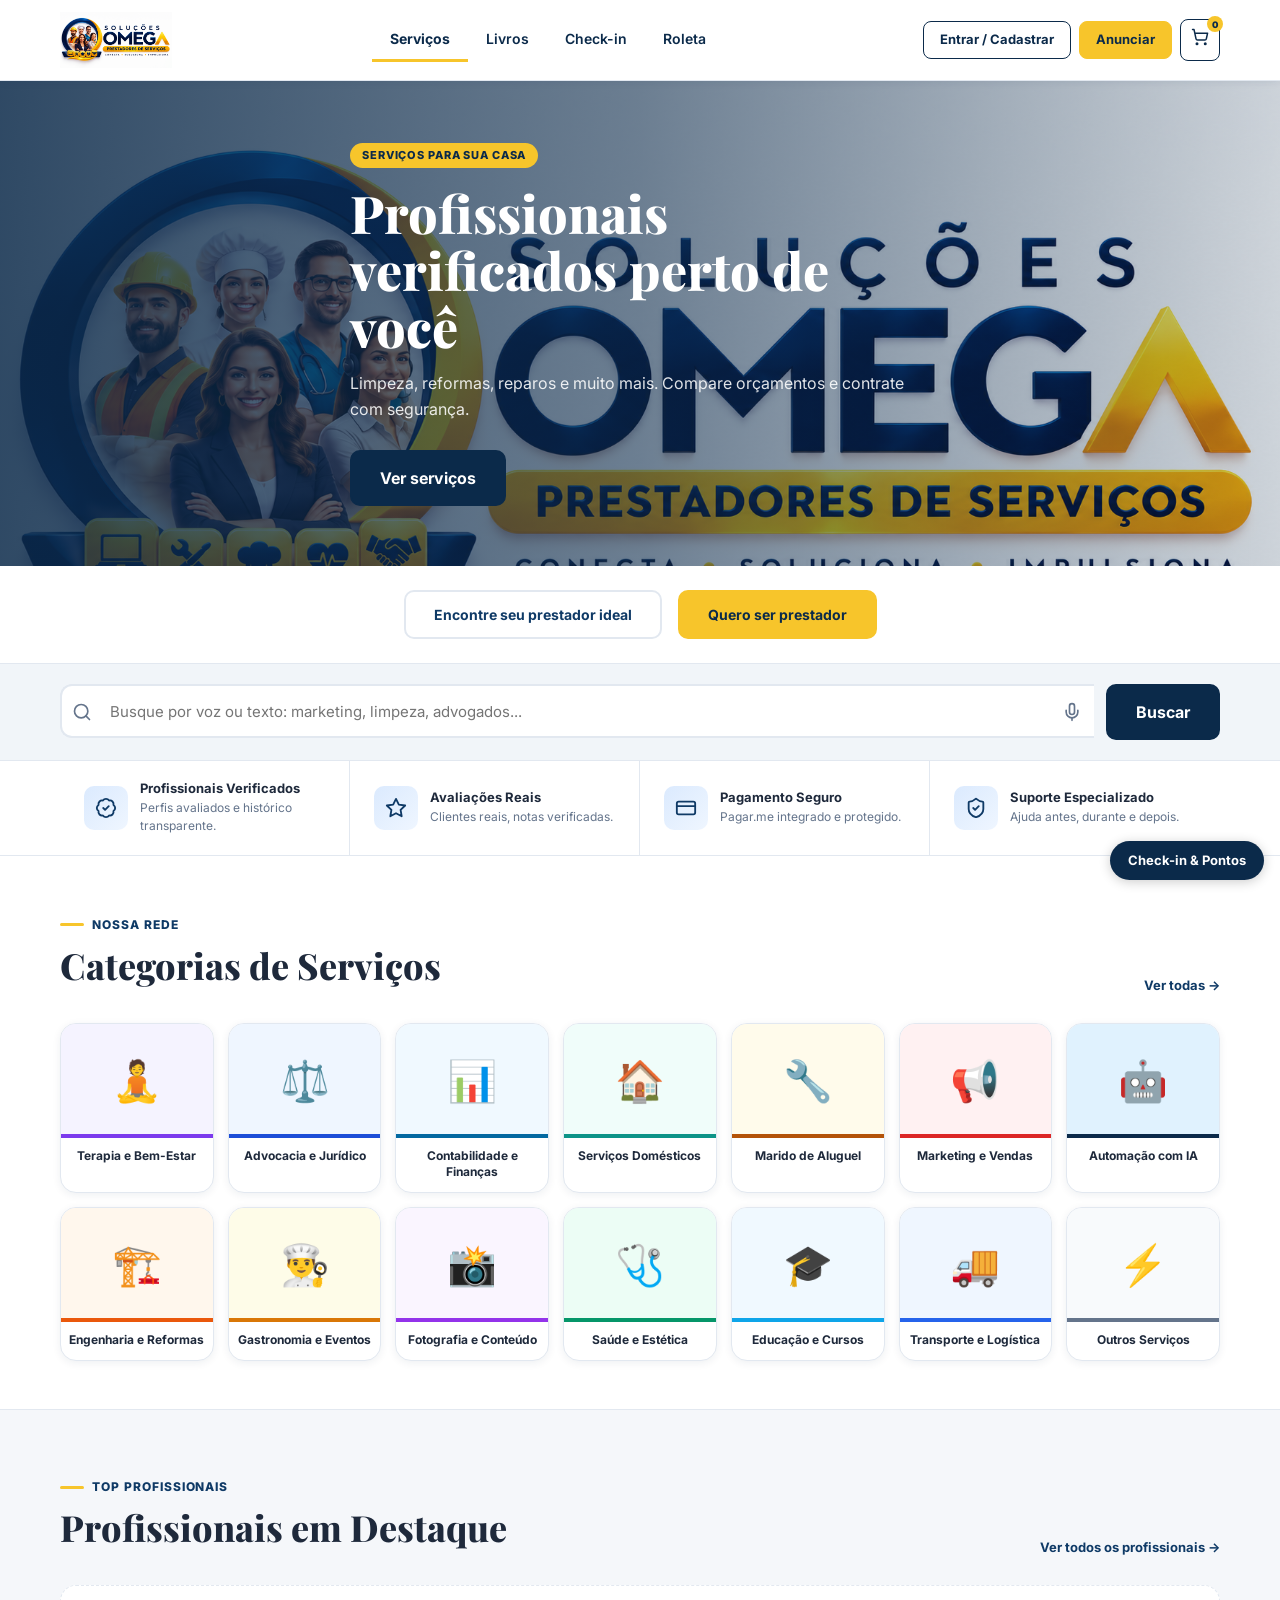
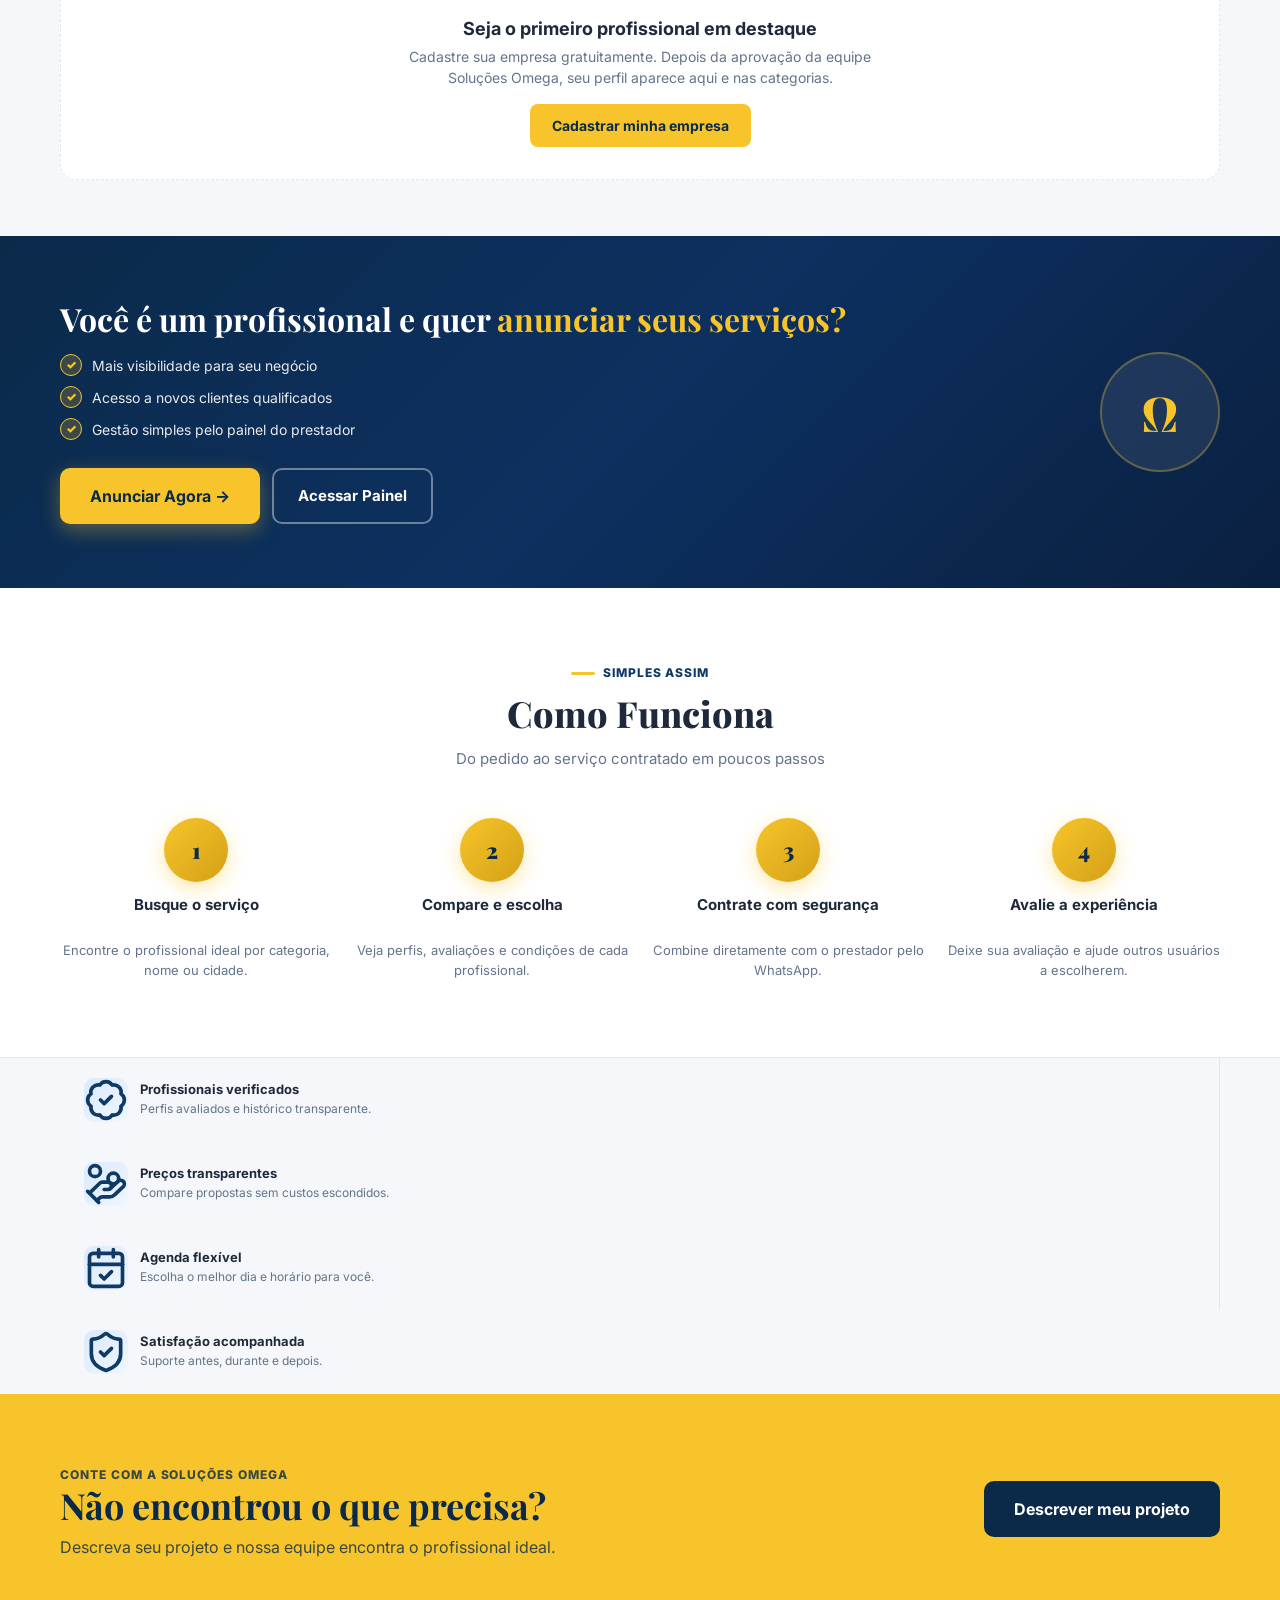
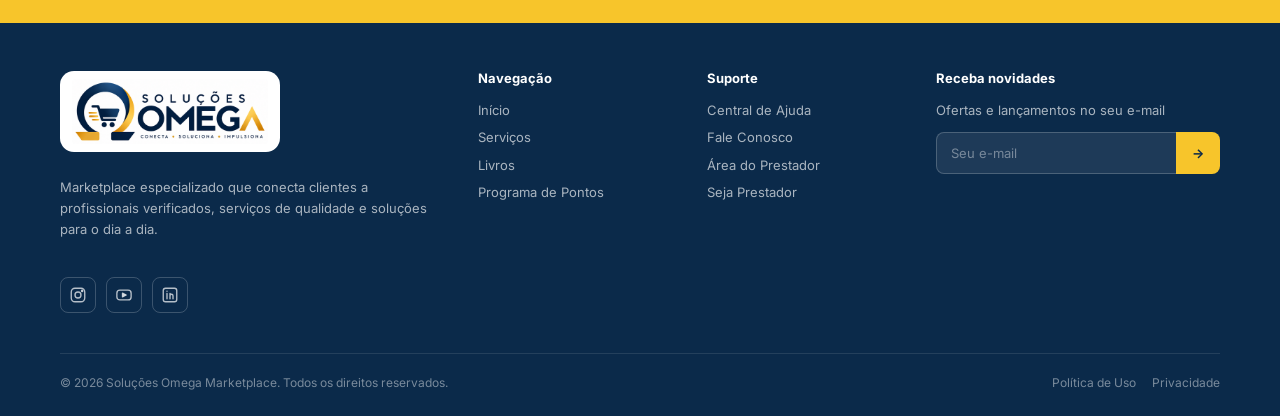
